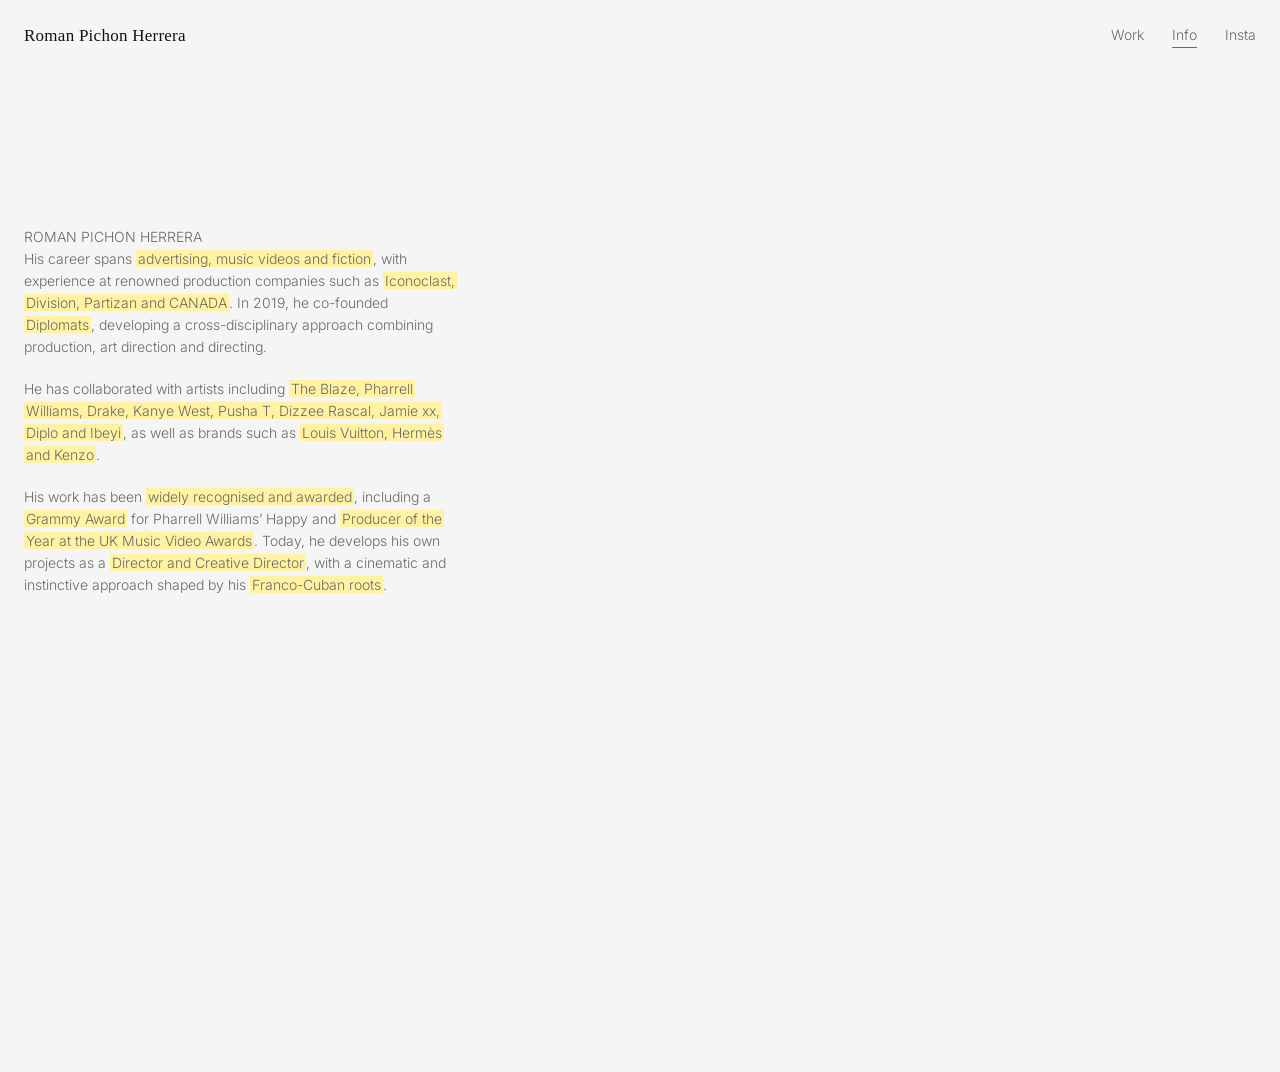
==== info.html @ de551823 "Ajoute le texte de la page Info, le stabilo sur les balises b et une hauteur min du main - Effet sta" ====
<!doctype html>
<html lang="fr">
<head>
<meta charset="UTF-8" />
<meta name="viewport" content="width=device-width, initial-scale=1" />
<title>Info — Roman Pichon Herrera</title>
<link rel="preconnect" href="https://fonts.googleapis.com" />
<link rel="preconnect" href="https://fonts.gstatic.com" crossorigin />
<link href="https://fonts.googleapis.com/css2?family=Inter:wght@300;400;500;600&display=swap" rel="stylesheet" />
<link rel="stylesheet" href="style.css" />
</head>
<body data-theme="light" data-page="info">

<div class="page">

  <header class="site">
    <div class="wrap">
      <div class="logo">Roman Pichon Herrera</div>
      <nav class="main">
        <ul>
          <li><a href="index.html" class="nav-link">Work</a></li>
          <li><span class="nav-link is-active" style="cursor:default;">Info</span></li>
          <li><a href="https://www.instagram.com/roman.p.herrera/" target="_blank" rel="noopener noreferrer" class="nav-link">Insta</a></li>
        </ul>
      </nav>
    </div>
  </header>

  <main>
    <div class="wrap">
      <section class="hero">
        <p>ROMAN PICHON HERRERA<br>
          His career spans <b>advertising, music videos and fiction</b>, with experience at renowned production companies such as <b>Iconoclast, Division, Partizan and CANADA</b>. In 2019, he co-founded <b>Diplomats</b>, developing a cross-disciplinary approach combining production, art direction and directing.</p>
        <p>He has collaborated with artists including <b>The Blaze, Pharrell Williams, Drake, Kanye West, Pusha T, Dizzee Rascal, Jamie xx, Diplo and Ibeyi</b>, as well as brands such as <b>Louis Vuitton, Hermès and Kenzo</b>.</p>
        <p>His work has been <b>widely recognised and awarded</b>, including a <b>Grammy Award</b> for Pharrell Williams’ Happy and <b>Producer of the Year at the UK Music Video Awards</b>. Today, he develops his own projects as a <b>Director and Creative Director</b>, with a cinematic and instinctive approach shaped by his <b>Franco-Cuban roots</b>.</p>
      </section>


    </div>
  </main>

</div>

<script>
  (function () {
    var page = document.querySelector('.page');

    function reveal() {
      page.classList.remove('is-leaving');
      requestAnimationFrame(function () {
        requestAnimationFrame(function () {
          page.classList.add('is-visible');
        });
      });
    }

    reveal();
    window.addEventListener('pageshow', function (e) {
      if (e.persisted) reveal();
    });

    document.querySelectorAll('a[href$=".html"]').forEach(function (link) {
      link.addEventListener('click', function (e) {
        var href = link.getAttribute('href');
        e.preventDefault();
        page.classList.remove('is-visible');
        page.classList.add('is-leaving');
        setTimeout(function () {
          window.location.href = href;
        }, 800);
      });
    });
  })();
</script>

</body>
</html>
---- style.css ----
/* =========================================================
   Roman. — feuille de style partagée (index.html + info.html)
   Toute la typo, les couleurs et les styles vivent ici.

   Il n'y a que 2 styles de texte dans tout le site :
   - Inter 14px  → style par défaut, hérité par tout (nav, footer,
     paragraphes...), défini une seule fois sur html/body.
   - Times New Roman 17px ("SERIF") → logo + titres de projet,
     défini une seule fois sur ".logo, .item h2".
   ========================================================= */

/* ---- Typographie & espacements ---- */
:root {
  --font-family: "Inter", ui-sans-serif, system-ui, sans-serif;
  --font-serif: "Times New Roman", Times, serif; /* style "SERIF" */
  --font-weight-base: 300;

  --gutter: 24px;
  --gutter-lg: 40px;

  /* couleurs par défaut (thème sombre, utilisé par index.html) */
  --bg: #000;
  --fg: #fff;
  --muted: #8a8a8a;
  --line: #1a1a1a;
  --placeholder: #2b2b2b; /* rectangles gris à la place des images */
  --highlight: #fff3a3; /* jaune pâle du stabilo (texte entre <b>) */
}

/* ---- Thème clair (utilisé par info.html via <body data-theme="light">) ---- */
body[data-theme="light"] {
  --bg: #f5f5f5;
  --fg: #111110;
  --muted: #6b6b63;
  --line: #dcdcd4;
}

/* ---- Reset de base ---- */
* { box-sizing: border-box; }

html, body {
  margin: 0;
  padding: 0;
  background: var(--bg);
  color: var(--fg);
  font-family: var(--font-family);
  font-size: 14px;
  line-height: 22px;
  font-weight: var(--font-weight-base);
  -webkit-font-smoothing: antialiased;
}

.wrap {
  max-width: 1600px;
  margin: 0 auto;
  padding: 0 var(--gutter);
}

/* ---- Style "SERIF" : logo + titres de projet ---- */
.logo,
.item h2 {
  font-family: var(--font-serif);
  font-size: 17px;
  font-weight: 400;
  letter-spacing: 0.015em;
}

/* ---- Transition de page (fade + slide, easing decimalstudios.com) ---- */
.page {
  opacity: 0;
  transform: translateY(24px);
  transition: opacity 0.8s ease-out, transform 0.8s ease-in-out;
}

.page.is-visible {
  opacity: 1;
  transform: translateY(0);
}

.page.is-leaving {
  opacity: 0;
  transform: translateY(-24px);
}

/* ---- En-tête ---- */
header.site {
  position: sticky;
  top: 0;
  z-index: 10;
  background: var(--bg);
}

header.site .wrap {
  display: flex;
  align-items: center;
  justify-content: space-between;
  padding-top: 24px;
  padding-bottom: 24px;
}

nav.main ul {
  list-style: none;
  display: flex;
  gap: 28px;
  margin: 0;
  padding: 0;
}

@media (max-width: 400px) {
  nav.main ul {
    gap: 16px;
  }
}

nav.main span {
  color: var(--muted);
  padding-bottom: 2px;
  cursor: default;
}

nav.main span.active {
  border-bottom: 1px solid #8a8a8a;
}

/* nav-link : même soulignement + easing que la nav de decimalstudios.com (.link-secondary) */
nav.main .nav-link {
  position: relative;
  display: inline-block;
  color: var(--muted);
  text-decoration: none;
  padding-bottom: 2px;
}

nav.main .nav-link::before {
  content: "";
  position: absolute;
  left: 0;
  bottom: 0;
  width: 100%;
  height: 1px;
  background: currentColor;
  transform-origin: 0;
  transform: scaleX(0) translateZ(0);
  transition: transform 0.6s cubic-bezier(0.165, 0.84, 0.44, 1);
}

nav.main .nav-link:hover::before,
nav.main .nav-link.is-active::before {
  transform: scaleX(1) translateZ(0);
}

/* ---- Hero (commun aux deux pages) ---- */
.hero {
  padding-top: clamp(60px, 12vw, 160px);
  padding-bottom: 40px;
}

.hero p {
  color: var(--muted);
  max-width: 48ch;
  margin: 0;
}

.hero p + p {
  margin-top: 20px;
}

/* info.html : le contenu principal fait au moins 1000px de haut
   (le .wrap du header n'est pas concerné) */
body[data-page="info"] main .wrap {
  min-height: 1000px;
}

/* Effet stabilo : tout texte entre <b> est surligné en jaune pâle
   (pas de gras, pour rester dans les 2 styles de texte du site) */
b {
  font-weight: inherit;
  background: var(--highlight);
  padding: 0 2px;
  -webkit-box-decoration-break: clone;
  box-decoration-break: clone;
}

@media (max-width: 767px) {
  .hero { padding-bottom: 24px; }
}

/* =========================================================
   index.html — grille de projets
   ========================================================= */

.work-grid {
  display: grid;
  grid-template-columns: repeat(12, 1fr);
  column-gap: var(--gutter-lg);
  row-gap: 100px;
  padding-top: 80px;
  padding-bottom: 140px;
}

.item {
  display: flex;
  flex-direction: column;
}

.thumb {
  position: relative;
  width: 100%;
  background: var(--placeholder);
  overflow: hidden;
}

.thumb::before {
  content: "";
  display: block;
  padding-top: calc(100% / var(--ratio));
}

.thumb iframe {
  position: absolute;
  inset: 0;
  width: 100%;
  height: 100%;
  border: 0;
}

/* Facade "clic pour lancer la vidéo" : juste une image cliquable,
   aucun élément d'interface YouTube tant qu'on n'a pas cliqué */
.yt-facade {
  position: absolute;
  inset: 0;
  width: 100%;
  height: 100%;
  padding: 0;
  border: 0;
  background: var(--placeholder);
  cursor: pointer;
  display: block;
}

.yt-facade img {
  position: absolute;
  inset: 0;
  width: 100%;
  height: 100%;
  object-fit: cover;
}

.item h2 {
  margin: 24px 0 6px;
}

.item .client {
  color: var(--muted);
  margin: 0;
}

/* mise en colonnes irrégulière, écho de la grille asymétrique du site source */
.item.c-half        { grid-column: span 6; }
.item.c-wide         { grid-column: span 9; }
.item.c-third        { grid-column: span 4; }
.item.c-third-offset { grid-column: 8 / span 4; }
.item.c-half-offset  { grid-column: 7 / span 6; }
.item.c-full         { grid-column: span 12; }

@media (max-width: 1024px) {
  .item.c-wide         { grid-column: span 10; }
  .item.c-half-offset  { grid-column: 7 / span 6; }
}

@media (max-width: 767px) {
  .work-grid {
    column-gap: 12px;
    row-gap: 56px;
    padding-top: 48px;
    padding-bottom: 90px;
  }

  /* écho du comportement mobile de decimalstudios.com/work : les blocs ne
     passent pas tous en pleine largeur — certains restent plus étroits,
     et les "offset" gardent leur décalage vers la droite */
  .item.c-full,
  .item.c-wide {
    grid-column: 1 / span 12;
  }

  .item.c-half,
  .item.c-third {
    grid-column: 1 / span 9;
  }

  .item.c-half-offset {
    grid-column: 5 / span 8;
  }

  .item.c-third-offset {
    grid-column: 6 / span 7;
  }
}
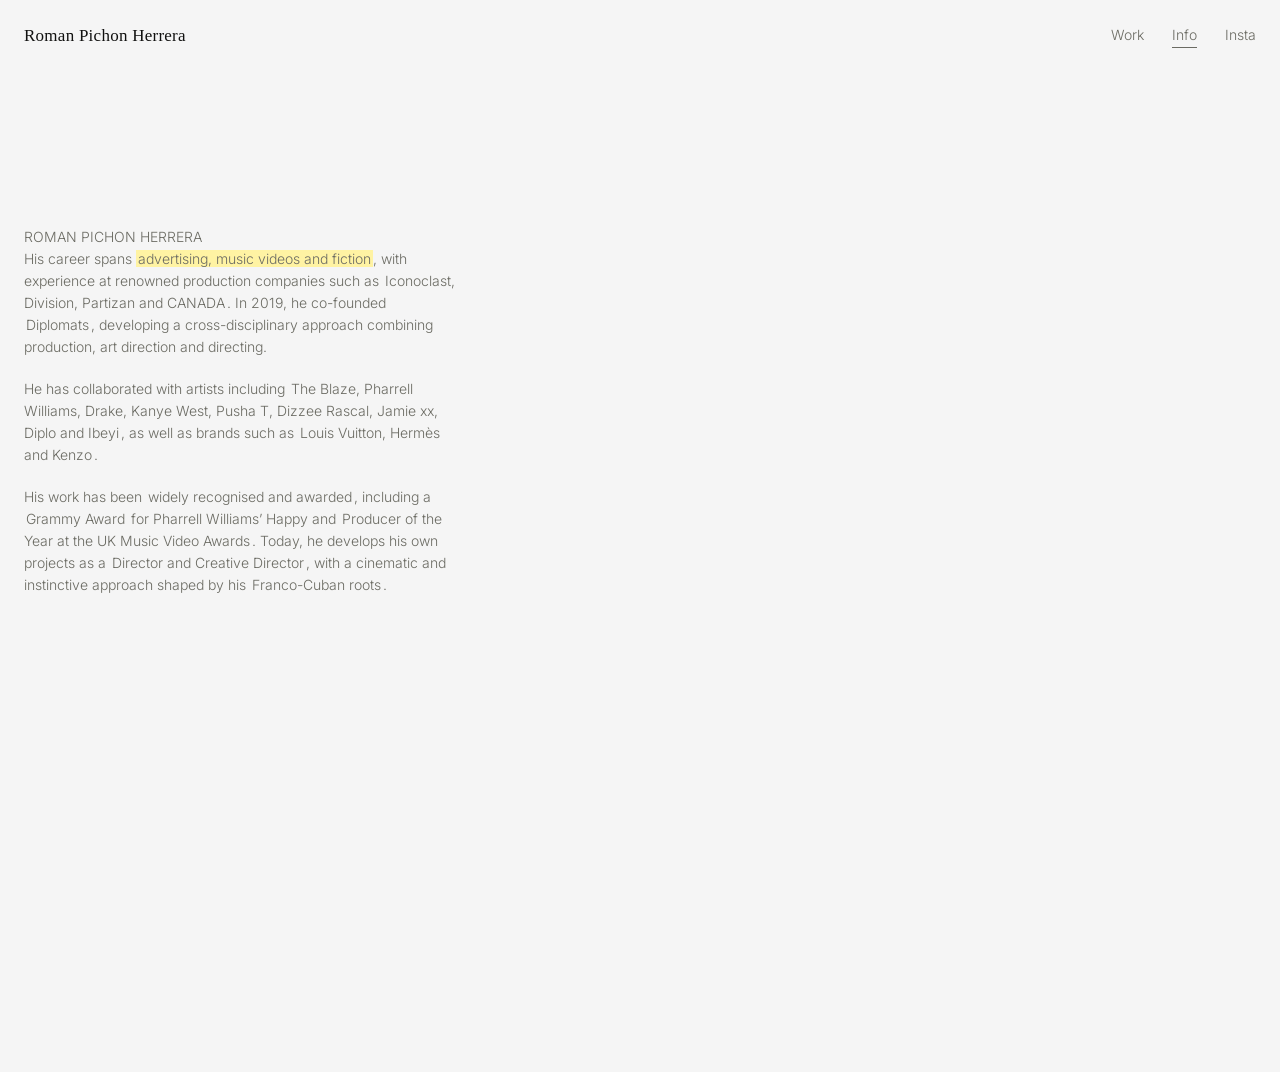
==== commit 54f6a326: "Anime le stabilo de la page Info : trace gauche a droite, un b apres l autre Co-Authored-By: Claude " ====
--- a/info.html
+++ b/info.html
@@ -73,5 +73,30 @@
   })();
 </script>
 
+<script>
+  (function () {
+    var marks = document.querySelectorAll('b');
+    if (!marks.length) return;
+
+    var current = 0;
+
+    // tracé 1,4s -> reste visible 1,2s -> effacé 0,9s ; un nouveau <b> toutes les 3,5s
+    function step() {
+      var el = marks[current];
+      el.classList.remove('is-erasing');
+      el.classList.add('is-on');
+      setTimeout(function () {
+        el.classList.remove('is-on');
+        el.classList.add('is-erasing');
+        setTimeout(function () { el.classList.remove('is-erasing'); }, 900);
+      }, 2600);
+      current = (current + 1) % marks.length;
+    }
+
+    step();
+    setInterval(step, 3500);
+  })();
+</script>
+
 </body>
 </html>
--- a/style.css
+++ b/style.css
@@ -171,14 +171,29 @@
   min-height: 1000px;
 }
 
-/* Effet stabilo : tout texte entre <b> est surligné en jaune pâle
-   (pas de gras, pour rester dans les 2 styles de texte du site) */
+/* Effet stabilo : le texte entre <b> est invisible par défaut. Quand le
+   script ajoute .is-on, le surlignage jaune pâle se trace de gauche à droite
+   comme un coup de marqueur (le fond grandit de 0% à 100% de la largeur, et
+   suit les retours à la ligne l'un après l'autre). .is-erasing l'efface
+   dans le même sens. (pas de gras : on reste dans les 2 styles de texte) */
 b {
   font-weight: inherit;
-  background: var(--highlight);
   padding: 0 2px;
-  -webkit-box-decoration-break: clone;
-  box-decoration-break: clone;
+  background-image: linear-gradient(var(--highlight), var(--highlight));
+  background-repeat: no-repeat;
+  background-position: 0 0;
+  background-size: 0% 100%;
+}
+
+b.is-on {
+  background-size: 100% 100%;
+  transition: background-size 1.4s cubic-bezier(0.4, 0, 0.2, 1);
+}
+
+b.is-erasing {
+  background-position: 100% 0;
+  background-size: 0% 100%;
+  transition: background-size 0.9s cubic-bezier(0.4, 0, 0.2, 1);
 }
 
 @media (max-width: 767px) {
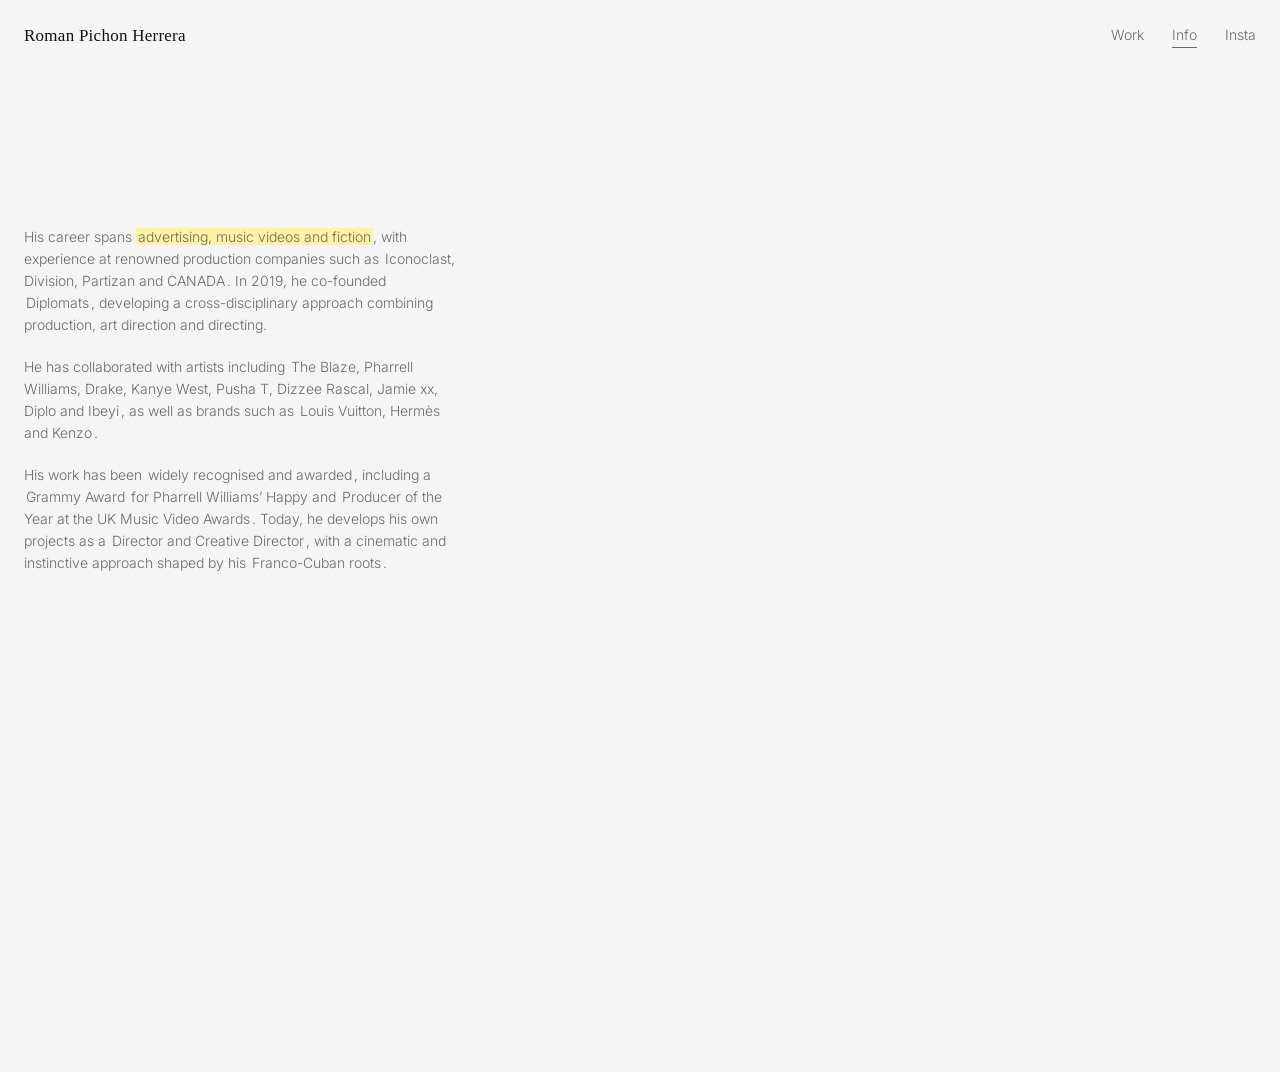
==== commit 6b486bff: "Ajoute le 31 centre en bas de la page Work, les vignettes locales et retire le nom en tete de la pag" ====
--- a/info.html
+++ b/info.html
@@ -7,7 +7,7 @@
 <link rel="preconnect" href="https://fonts.googleapis.com" />
 <link rel="preconnect" href="https://fonts.gstatic.com" crossorigin />
 <link href="https://fonts.googleapis.com/css2?family=Inter:wght@300;400;500;600&display=swap" rel="stylesheet" />
-<link rel="stylesheet" href="style.css" />
+<link rel="stylesheet" href="style.css?v=3" />
 </head>
 <body data-theme="light" data-page="info">
 
@@ -29,8 +29,7 @@
   <main>
     <div class="wrap">
       <section class="hero">
-        <p>ROMAN PICHON HERRERA<br>
-          His career spans <b>advertising, music videos and fiction</b>, with experience at renowned production companies such as <b>Iconoclast, Division, Partizan and CANADA</b>. In 2019, he co-founded <b>Diplomats</b>, developing a cross-disciplinary approach combining production, art direction and directing.</p>
+        <p>His career spans <b>advertising, music videos and fiction</b>, with experience at renowned production companies such as <b>Iconoclast, Division, Partizan and CANADA</b>. In 2019, he co-founded <b>Diplomats</b>, developing a cross-disciplinary approach combining production, art direction and directing.</p>
         <p>He has collaborated with artists including <b>The Blaze, Pharrell Williams, Drake, Kanye West, Pusha T, Dizzee Rascal, Jamie xx, Diplo and Ibeyi</b>, as well as brands such as <b>Louis Vuitton, Hermès and Kenzo</b>.</p>
         <p>His work has been <b>widely recognised and awarded</b>, including a <b>Grammy Award</b> for Pharrell Williams’ Happy and <b>Producer of the Year at the UK Music Video Awards</b>. Today, he develops his own projects as a <b>Director and Creative Director</b>, with a cinematic and instinctive approach shaped by his <b>Franco-Cuban roots</b>.</p>
       </section>
--- a/style.css
+++ b/style.css
@@ -58,11 +58,19 @@
 
 /* ---- Style "SERIF" : logo + titres de projet ---- */
 .logo,
-.item h2 {
+.item h2,
+.signature {
   font-family: var(--font-serif);
   font-size: 17px;
   font-weight: 400;
   letter-spacing: 0.015em;
+}
+
+.signature {
+  text-align: center;
+  color: #fff;
+  margin: 100px 0 0;
+  padding-bottom: 60px;
 }
 
 /* ---- Transition de page (fade + slide, easing decimalstudios.com) ---- */
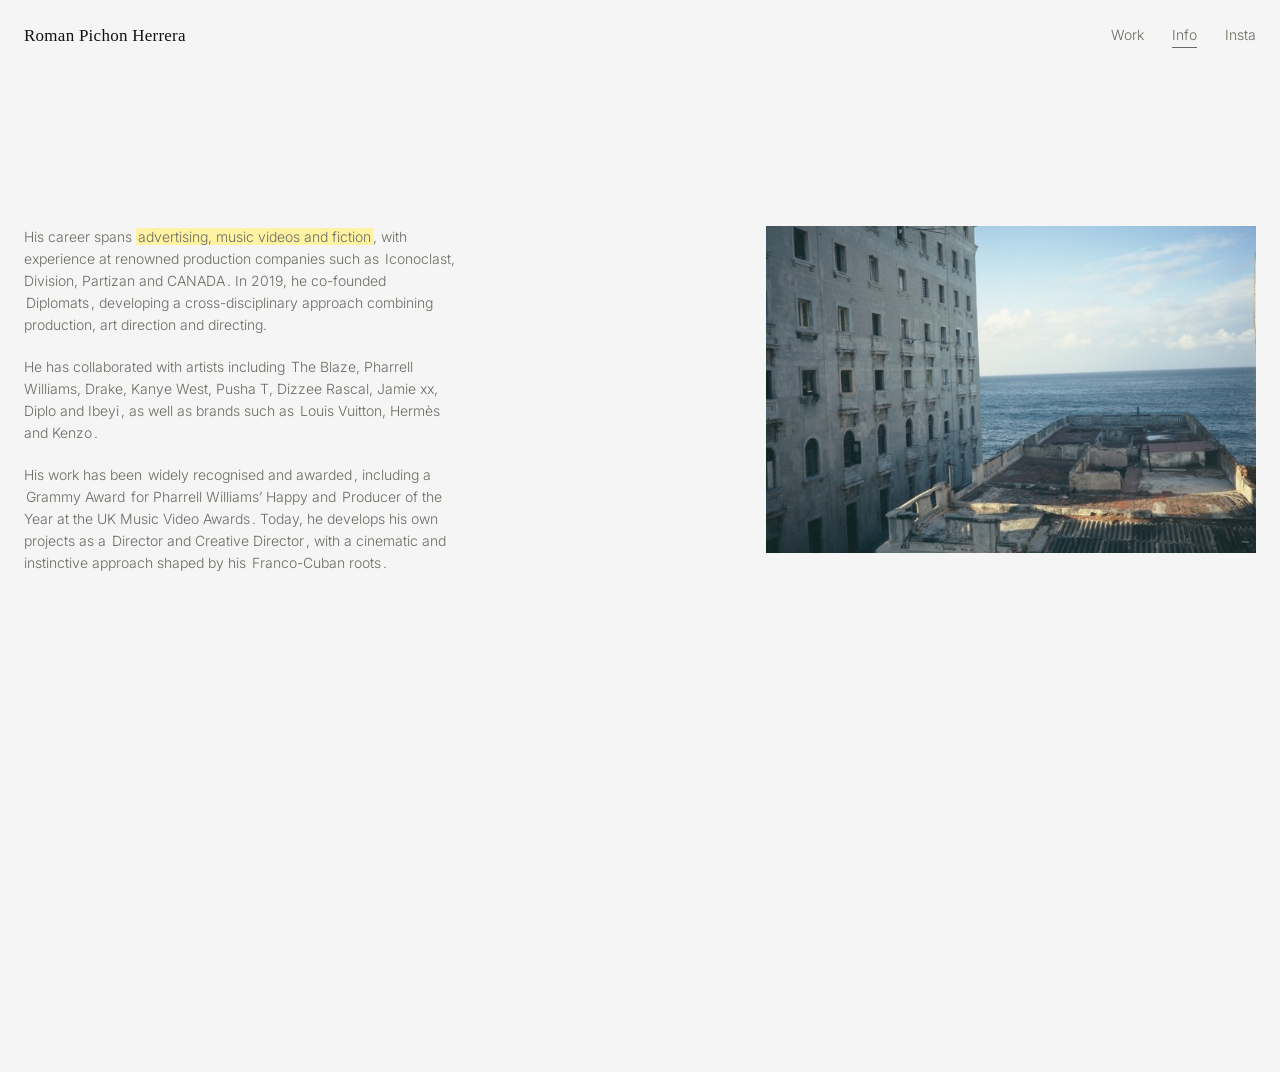
==== commit aa7edadd: "Ajoute l'image a droite du texte sur Info, lance le stabilo apres le chargement et lie le logo vers " ====
--- a/info.html
+++ b/info.html
@@ -7,7 +7,7 @@
 <link rel="preconnect" href="https://fonts.googleapis.com" />
 <link rel="preconnect" href="https://fonts.gstatic.com" crossorigin />
 <link href="https://fonts.googleapis.com/css2?family=Inter:wght@300;400;500;600&display=swap" rel="stylesheet" />
-<link rel="stylesheet" href="style.css?v=3" />
+<link rel="stylesheet" href="style.css?v=5" />
 </head>
 <body data-theme="light" data-page="info">
 
@@ -15,7 +15,7 @@
 
   <header class="site">
     <div class="wrap">
-      <div class="logo">Roman Pichon Herrera</div>
+      <div class="logo"><a href="index.html">Roman Pichon Herrera</a></div>
       <nav class="main">
         <ul>
           <li><a href="index.html" class="nav-link">Work</a></li>
@@ -28,13 +28,16 @@
 
   <main>
     <div class="wrap">
+      <div class="info-layout">
       <section class="hero">
         <p>His career spans <b>advertising, music videos and fiction</b>, with experience at renowned production companies such as <b>Iconoclast, Division, Partizan and CANADA</b>. In 2019, he co-founded <b>Diplomats</b>, developing a cross-disciplinary approach combining production, art direction and directing.</p>
         <p>He has collaborated with artists including <b>The Blaze, Pharrell Williams, Drake, Kanye West, Pusha T, Dizzee Rascal, Jamie xx, Diplo and Ibeyi</b>, as well as brands such as <b>Louis Vuitton, Hermès and Kenzo</b>.</p>
         <p>His work has been <b>widely recognised and awarded</b>, including a <b>Grammy Award</b> for Pharrell Williams’ Happy and <b>Producer of the Year at the UK Music Video Awards</b>. Today, he develops his own projects as a <b>Director and Creative Director</b>, with a cinematic and instinctive approach shaped by his <b>Franco-Cuban roots</b>.</p>
       </section>
-
-
+      <figure class="info-img">
+        <img src="img/info.jpg" alt="" />
+      </figure>
+      </div>
     </div>
   </main>
 
@@ -92,8 +95,12 @@
       current = (current + 1) % marks.length;
     }
 
-    step();
-    setInterval(step, 3500);
+    // rien n'est surligné au chargement : on attend la fin du fondu d'entrée
+    // de la page (0,8s) + une courte pause avant de lancer la première animation
+    setTimeout(function () {
+      step();
+      setInterval(step, 3500);
+    }, 1500);
   })();
 </script>
 
--- a/style.css
+++ b/style.css
@@ -66,6 +66,11 @@
   letter-spacing: 0.015em;
 }
 
+.logo a {
+  color: inherit;
+  text-decoration: none;
+}
+
 .signature {
   text-align: center;
   color: #fff;
@@ -171,6 +176,38 @@
 
 .hero p + p {
   margin-top: 20px;
+}
+
+/* info.html : texte à gauche, image à droite (grille 12 colonnes comme Work) ;
+   en mobile l'image passe sous le texte */
+.info-layout {
+  display: grid;
+  grid-template-columns: repeat(12, 1fr);
+  column-gap: var(--gutter-lg);
+  align-items: start;
+  padding-top: clamp(60px, 12vw, 160px);
+}
+
+.info-layout .hero {
+  grid-column: 1 / span 5;
+  padding-top: 0;
+}
+
+.info-img {
+  grid-column: 8 / span 5;
+  margin: 0;
+}
+
+.info-img img {
+  display: block;
+  width: 100%;
+  height: auto;
+}
+
+@media (max-width: 767px) {
+  .info-layout { column-gap: 12px; }
+  .info-layout .hero { grid-column: 1 / -1; }
+  .info-img { grid-column: 1 / -1; margin-top: 24px; }
 }
 
 /* info.html : le contenu principal fait au moins 1000px de haut
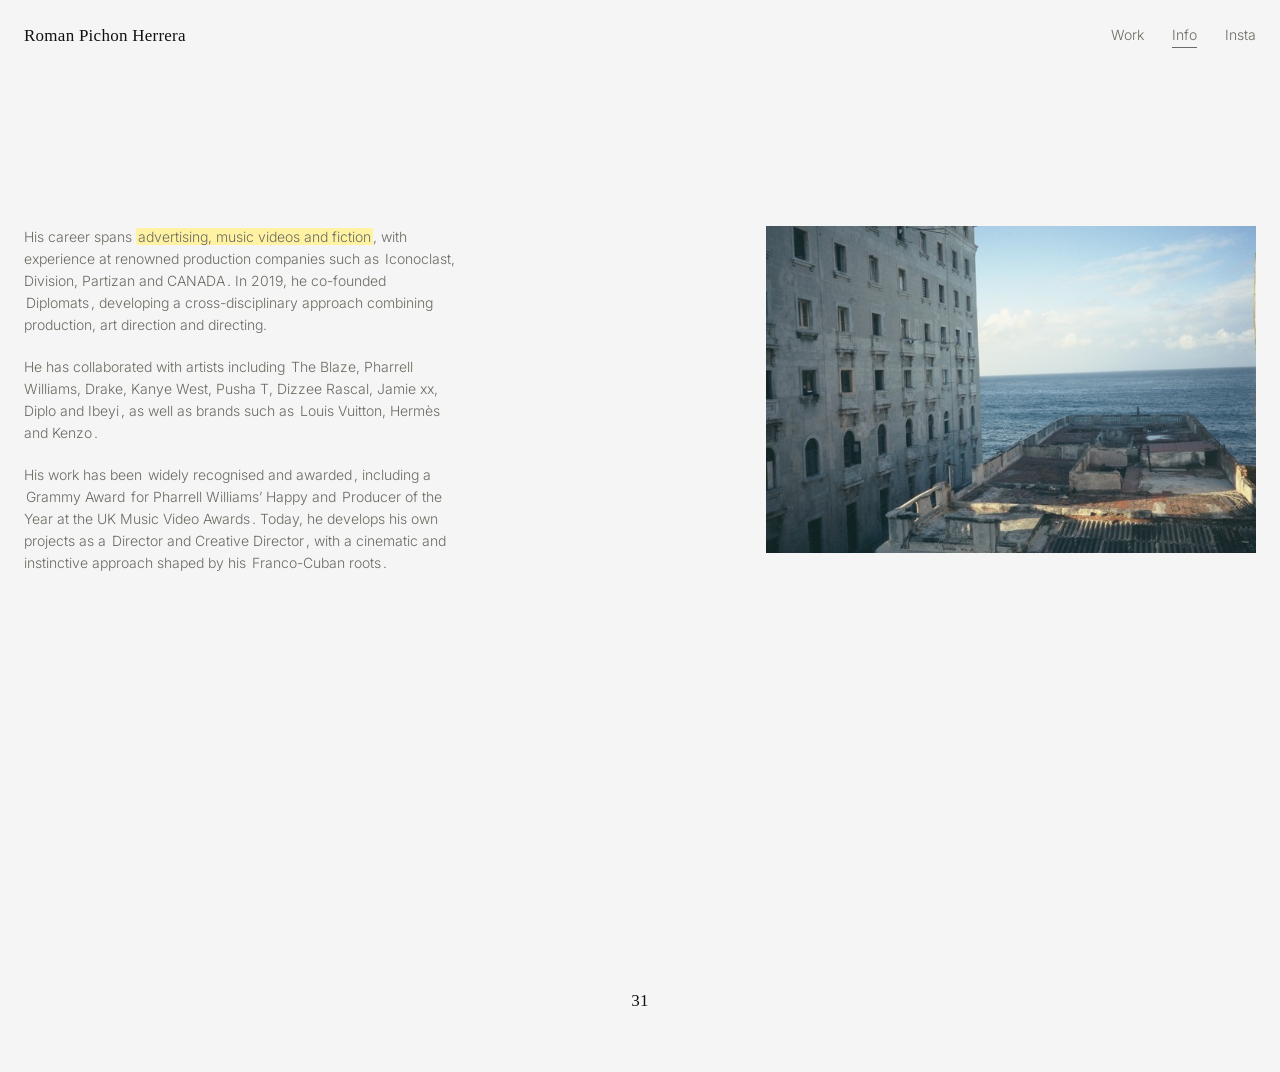
==== commit 7804fd5a: "Ajoute le 31 en bas de la page Info et met a jour DEV_NOTES.md Co-Authored-By: Claude Sonnet 5 <nore" ====
--- a/info.html
+++ b/info.html
@@ -7,7 +7,7 @@
 <link rel="preconnect" href="https://fonts.googleapis.com" />
 <link rel="preconnect" href="https://fonts.gstatic.com" crossorigin />
 <link href="https://fonts.googleapis.com/css2?family=Inter:wght@300;400;500;600&display=swap" rel="stylesheet" />
-<link rel="stylesheet" href="style.css?v=5" />
+<link rel="stylesheet" href="style.css?v=6" />
 </head>
 <body data-theme="light" data-page="info">
 
@@ -38,6 +38,7 @@
         <img src="img/info.jpg" alt="" />
       </figure>
       </div>
+      <p class="signature">31</p>
     </div>
   </main>
 
--- a/style.css
+++ b/style.css
@@ -73,7 +73,7 @@
 
 .signature {
   text-align: center;
-  color: #fff;
+  color: var(--fg); /* blanc sur Work (thème sombre), #111110 sur Info (thème clair) */
   margin: 100px 0 0;
   padding-bottom: 60px;
 }
@@ -214,6 +214,17 @@
    (le .wrap du header n'est pas concerné) */
 body[data-page="info"] main .wrap {
   min-height: 1000px;
+  display: flex;
+  flex-direction: column;
+}
+
+/* le "31" se colle en bas du bloc min-height (avec 100px d'air au minimum) */
+body[data-page="info"] .info-layout {
+  padding-bottom: 100px;
+}
+
+body[data-page="info"] .signature {
+  margin-top: auto;
 }
 
 /* Effet stabilo : le texte entre <b> est invisible par défaut. Quand le
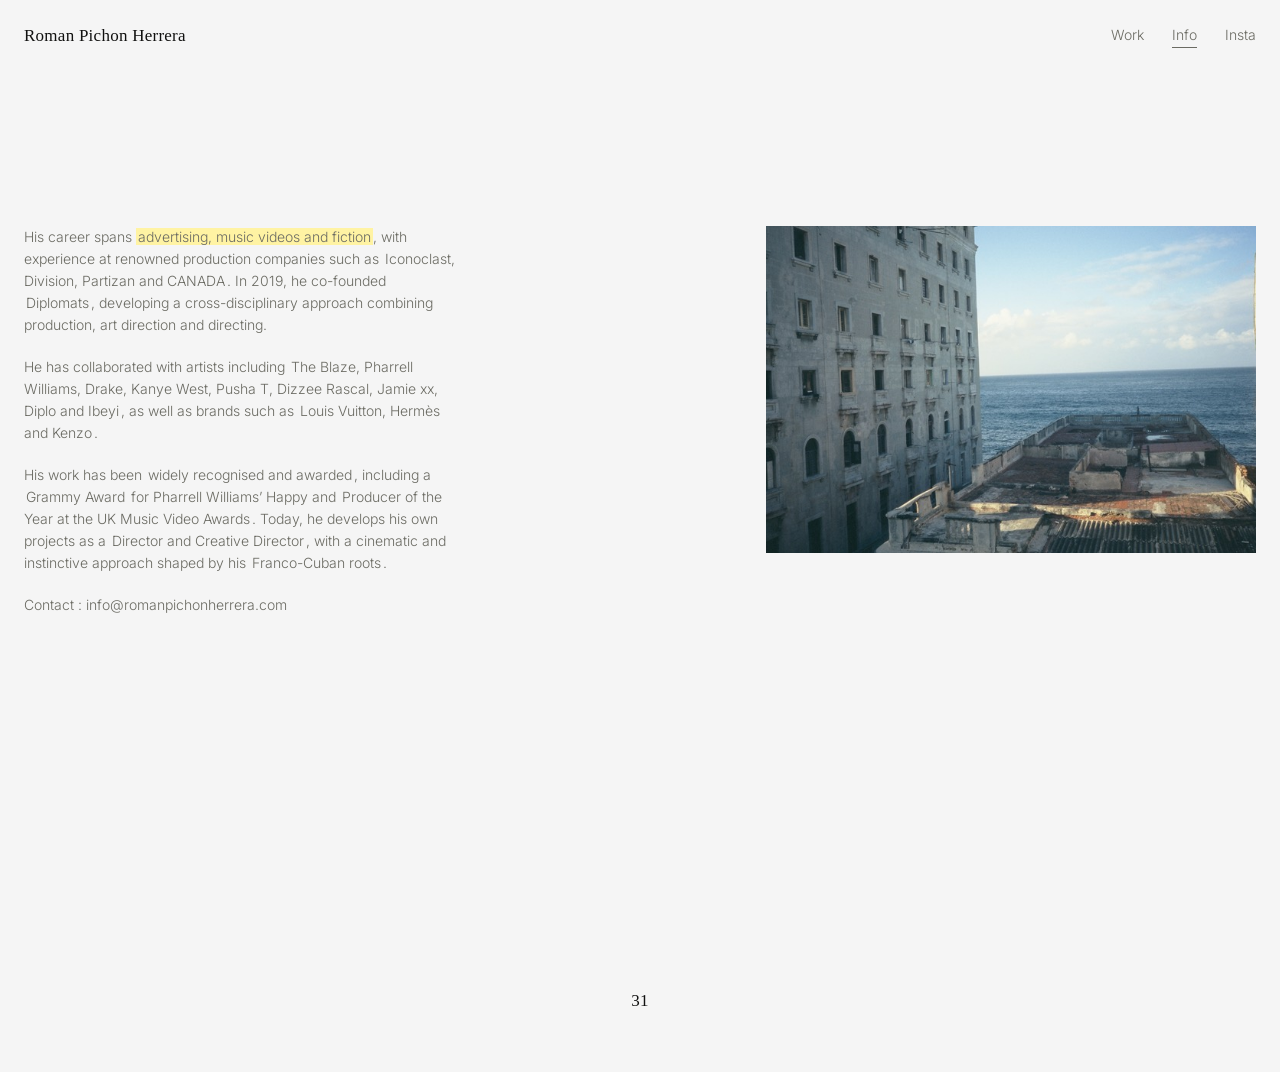
==== commit d6e33034: "Ajoute le contact email sur Info, aligne a gauche avec le meme soulignement que la nav Co-Authored-B" ====
--- a/info.html
+++ b/info.html
@@ -7,7 +7,7 @@
 <link rel="preconnect" href="https://fonts.googleapis.com" />
 <link rel="preconnect" href="https://fonts.gstatic.com" crossorigin />
 <link href="https://fonts.googleapis.com/css2?family=Inter:wght@300;400;500;600&display=swap" rel="stylesheet" />
-<link rel="stylesheet" href="style.css?v=6" />
+<link rel="stylesheet" href="style.css?v=8" />
 </head>
 <body data-theme="light" data-page="info">
 
@@ -33,6 +33,7 @@
         <p>His career spans <b>advertising, music videos and fiction</b>, with experience at renowned production companies such as <b>Iconoclast, Division, Partizan and CANADA</b>. In 2019, he co-founded <b>Diplomats</b>, developing a cross-disciplinary approach combining production, art direction and directing.</p>
         <p>He has collaborated with artists including <b>The Blaze, Pharrell Williams, Drake, Kanye West, Pusha T, Dizzee Rascal, Jamie xx, Diplo and Ibeyi</b>, as well as brands such as <b>Louis Vuitton, Hermès and Kenzo</b>.</p>
         <p>His work has been <b>widely recognised and awarded</b>, including a <b>Grammy Award</b> for Pharrell Williams’ Happy and <b>Producer of the Year at the UK Music Video Awards</b>. Today, he develops his own projects as a <b>Director and Creative Director</b>, with a cinematic and instinctive approach shaped by his <b>Franco-Cuban roots</b>.</p>
+        <p class="contact">Contact : <a href="mailto:info@romanpichonherrera.com">info@romanpichonherrera.com</a></p>
       </section>
       <figure class="info-img">
         <img src="img/info.jpg" alt="" />
--- a/style.css
+++ b/style.css
@@ -71,6 +71,12 @@
   text-decoration: none;
 }
 
+.contact {
+  text-align: left;
+  color: var(--muted);
+  margin: 0;
+}
+
 .signature {
   text-align: center;
   color: var(--fg); /* blanc sur Work (thème sombre), #111110 sur Info (thème clair) */
@@ -135,8 +141,10 @@
   border-bottom: 1px solid #8a8a8a;
 }
 
-/* nav-link : même soulignement + easing que la nav de decimalstudios.com (.link-secondary) */
-nav.main .nav-link {
+/* soulignement animé partagé : nav (.nav-link) et lien de contact (.contact a),
+   même easing que .link-secondary de decimalstudios.com */
+nav.main .nav-link,
+.contact a {
   position: relative;
   display: inline-block;
   color: var(--muted);
@@ -144,7 +152,8 @@
   padding-bottom: 2px;
 }
 
-nav.main .nav-link::before {
+nav.main .nav-link::before,
+.contact a::before {
   content: "";
   position: absolute;
   left: 0;
@@ -158,7 +167,8 @@
 }
 
 nav.main .nav-link:hover::before,
-nav.main .nav-link.is-active::before {
+nav.main .nav-link.is-active::before,
+.contact a:hover::before {
   transform: scaleX(1) translateZ(0);
 }
 
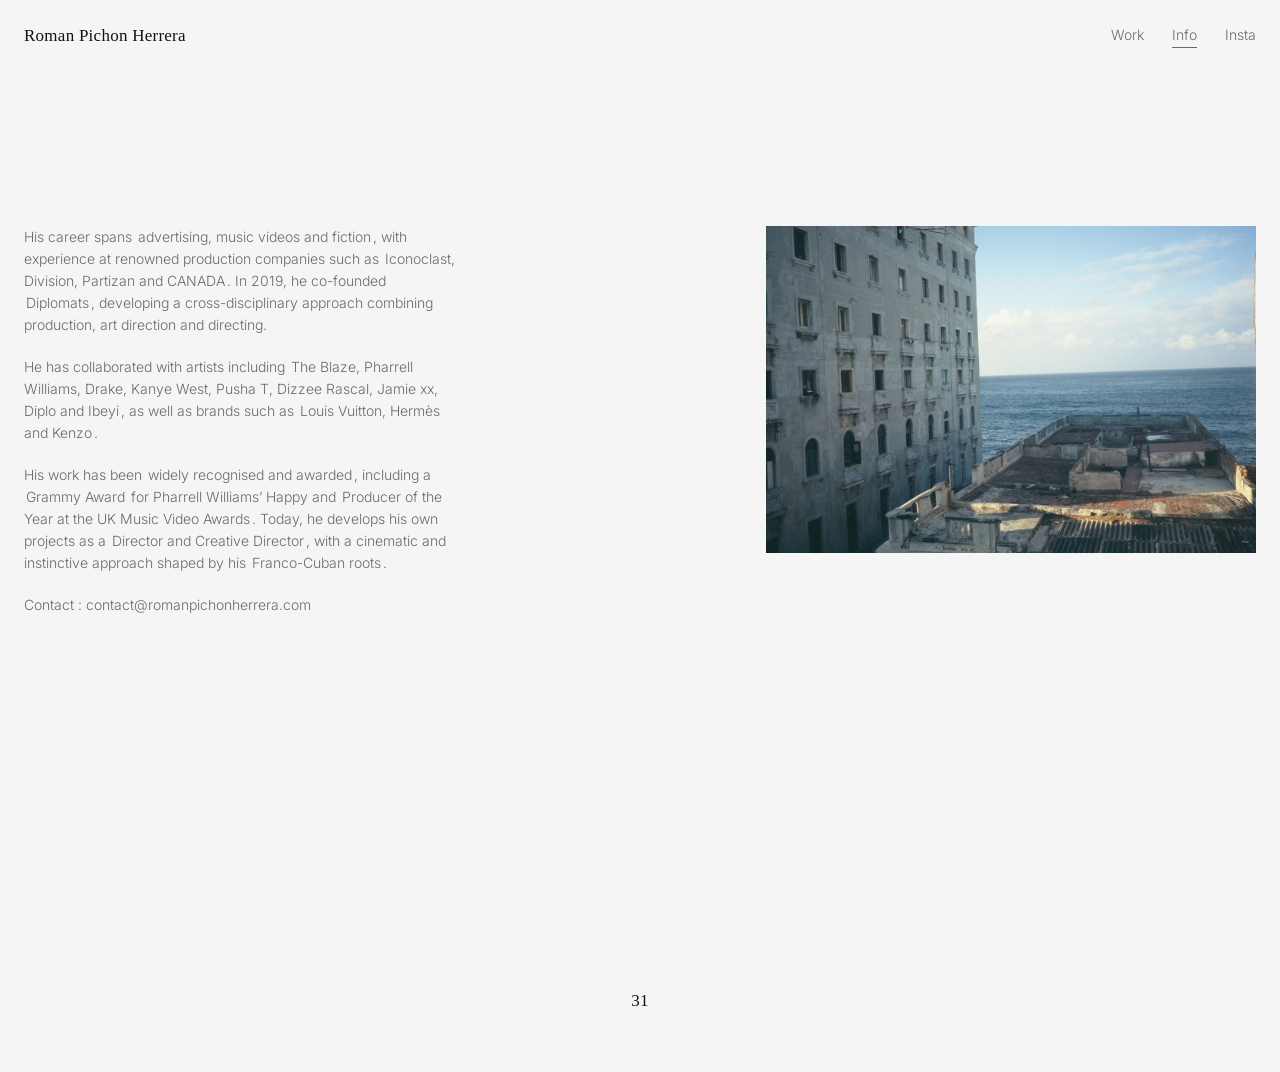
==== commit b0fc1f76: "Change l'email de contact en contact@romanpichonherrera.com Co-Authored-By: Claude Sonnet 5 <noreply" ====
--- a/info.html
+++ b/info.html
@@ -1,9 +1,26 @@
 <!doctype html>
-<html lang="fr">
+<html lang="en">
 <head>
 <meta charset="UTF-8" />
 <meta name="viewport" content="width=device-width, initial-scale=1" />
 <title>Info — Roman Pichon Herrera</title>
+<meta name="description" content="Roman Pichon Herrera — Franco-Cuban director, creative director and producer. Career spanning advertising, music video and fiction, with Iconoclast, Division, Partizan, CANADA and Diplomats." />
+<link rel="canonical" href="https://romanpichonherrera.com/info.html" />
+<link rel="icon" href="favicon.svg" type="image/svg+xml" />
+
+<meta property="og:type" content="website" />
+<meta property="og:site_name" content="Roman Pichon Herrera" />
+<meta property="og:title" content="Info — Roman Pichon Herrera" />
+<meta property="og:description" content="Roman Pichon Herrera — Franco-Cuban director, creative director and producer. Career spanning advertising, music video and fiction, with Iconoclast, Division, Partizan, CANADA and Diplomats." />
+<meta property="og:url" content="https://romanpichonherrera.com/info.html" />
+<meta property="og:image" content="https://romanpichonherrera.com/img/info.jpg" />
+<meta property="og:image:width" content="640" />
+<meta property="og:image:height" content="428" />
+<meta name="twitter:card" content="summary_large_image" />
+<meta name="twitter:title" content="Info — Roman Pichon Herrera" />
+<meta name="twitter:description" content="Roman Pichon Herrera — Franco-Cuban director, creative director and producer. Career spanning advertising, music video and fiction, with Iconoclast, Division, Partizan, CANADA and Diplomats." />
+<meta name="twitter:image" content="https://romanpichonherrera.com/img/info.jpg" />
+
 <link rel="preconnect" href="https://fonts.googleapis.com" />
 <link rel="preconnect" href="https://fonts.gstatic.com" crossorigin />
 <link href="https://fonts.googleapis.com/css2?family=Inter:wght@300;400;500;600&display=swap" rel="stylesheet" />
@@ -33,7 +50,7 @@
         <p>His career spans <b>advertising, music videos and fiction</b>, with experience at renowned production companies such as <b>Iconoclast, Division, Partizan and CANADA</b>. In 2019, he co-founded <b>Diplomats</b>, developing a cross-disciplinary approach combining production, art direction and directing.</p>
         <p>He has collaborated with artists including <b>The Blaze, Pharrell Williams, Drake, Kanye West, Pusha T, Dizzee Rascal, Jamie xx, Diplo and Ibeyi</b>, as well as brands such as <b>Louis Vuitton, Hermès and Kenzo</b>.</p>
         <p>His work has been <b>widely recognised and awarded</b>, including a <b>Grammy Award</b> for Pharrell Williams’ Happy and <b>Producer of the Year at the UK Music Video Awards</b>. Today, he develops his own projects as a <b>Director and Creative Director</b>, with a cinematic and instinctive approach shaped by his <b>Franco-Cuban roots</b>.</p>
-        <p class="contact">Contact : <a href="mailto:info@romanpichonherrera.com">info@romanpichonherrera.com</a></p>
+        <p class="contact">Contact : <a href="mailto:contact@romanpichonherrera.com">contact@romanpichonherrera.com</a></p>
       </section>
       <figure class="info-img">
         <img src="img/info.jpg" alt="" />
